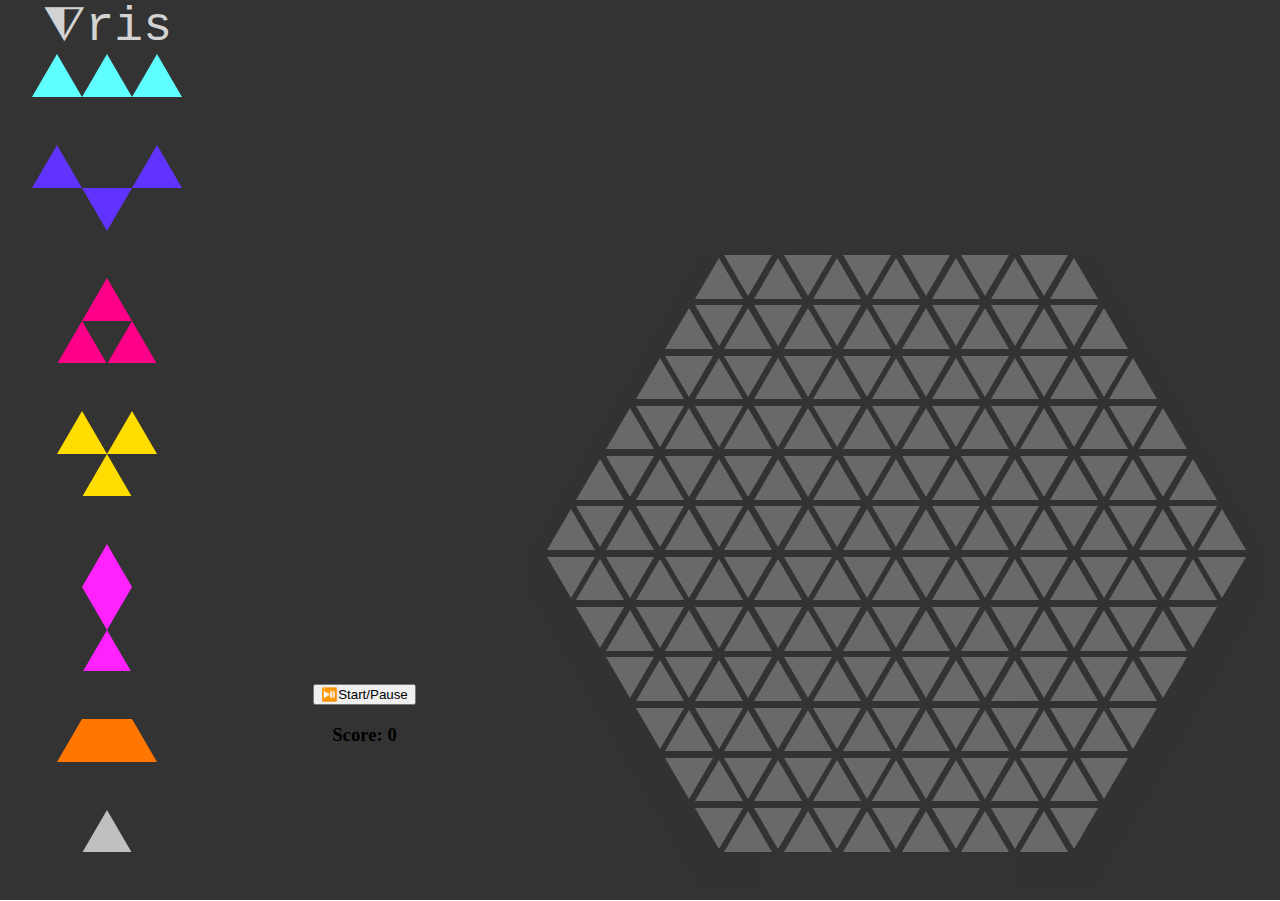
==== index.html @ 53d0ab31 "placeholders for score and start/pause buttons" ====
<!DOCTYPE html>
<html lang="en">
<head>
    <meta charset="UTF-8">
    <meta http-equiv="X-UA-Compatible" content="IE=edge">
    <meta name="viewport" content="width=device-width, initial-scale=1.0">
    <link rel="stylesheet" href="styles.css">
    <title>Tris</title>
</head>
<body>
    <div id="container">
        <div class="column">
            <h1 id="title">⧨ris</h1>
            <svg id="teeth" width="150" height="43">
              <polygon points="0 43, 25 0, 50 43, 75 0, 100 43, 125 0, 150 43"/>
            </svg>
            <svg id="claw" width="150" height="86">
              <polygon points="0 43, 25 0, 50 43, 75 86, 100 43, 125 0, 150 43"/>
            </svg>
            <svg id="sierpinski" width="100" height="86">
              <polygon points="0 86, 50 0, 100 86, 50 86, 75 43, 25 43, 50 86"/>
            </svg>
          <svg id="radioactive" width="100" height="86">
              <polygon points="0 43, 25 0, 75 86, 25 86, 75 0, 100 43"/>
            </svg>
          <svg id="fish" width="50" height="129">
              <polygon points="0 129, 50 129, 0 43, 25 0, 50 43"/>
            </svg>
           <svg id="hump" width="100" height="43">
              <polygon points="0 43, 25 0, 75 0, 100 43"/>
            </svg>
            <svg id="single" width="50" height="43">
              <polygon points="0 43, 25 0, 50 43"/>
            </svg>
          </div>
          <div class="column">
            <svg class="spacer" height="500"> </svg>
            <button id="start">⏯️Start/Pause</button>
            <h3 id="score">Score: 0</h3>
          </div>
          <div class="column">
        <div id="grid">
        </div>
        <div class="hex">
            <div class="hex-background">
        </div>
    </div>
    </div>
    <script src="tris.js"></script>
</body>
</html>
---- styles.css ----
body { 
    margin: 0;
    --MyPurple: #6033FF;
    --MyCyan: #60FFFF;
    --MyYellow: #FFDD00;
    --MyOrange: #FF7700;
    --MyRed: #FF0088;
    --MyPink: #FF22FF;
    --hexagonPoints: polygon(0% 50%, 25% 0%, 75% 0%, 100% 50%, 75% 100%, 25% 100%);
}

#title {
    color: lightgray;
    font-family: 'Courier New', Courier, monospace;
    font-size: 3rem;
    margin: auto;
    font-weight: 300;
}

#container {
    width: 100vw;
    height: 100vh;
    background-color: #333;
    display: flex;
    flex-direction: row;
    justify-content: space-evenly;
}

.column {
    display: flex;
    flex-direction: column;
    align-items: center;
    justify-content: center;
}

.column svg { margin-bottom: 3rem; }

#teeth polygon { fill: var(--MyCyan); }
#claw polygon { fill: var(--MyPurple); }
#sierpinski polygon { fill: var(--MyRed); }
#radioactive polygon { fill: var(--MyYellow); }
#fish polygon { fill: var(--MyPink); }
#hump polygon { fill: var(--MyOrange); }
#single polygon { fill: silver; }

/* MAIN GRID */

.triangle {
    height: 0;
    width: 0;
    border-left: 1.5rem solid transparent;
    border-right: 1.5rem solid transparent;
    margin-right: -1.15rem;
}

#grid {
    margin: auto;
    display: flex;
    flex-direction: column;
    z-index: 40;
    padding-right: 1.25rem;
    padding-top: 13.5rem;
}

.gridRow {
    display: flex;
    flex-direction: row;
    margin: 0 auto;
    margin-bottom: 0.5rem;
}

/* grid adjustments */
.up { margin-top: 0.08rem; }
.down{ margin-top: -0.08rem; }

@media (min-width:1200px) {
    body { font-size: 16px; }
    .hex {--hexSize: 760px; }
}

/* GRID FRAME */

.hex {
    display: flex;
    top: 27vh;
    align-self: center;
    position: absolute;
    width: var(--hexSize);
    height: calc(var(--hexSize) * 0.86602540378);
    box-sizing: border-box;
    -webkit-clip-path: var(--hexagonPoints);
    -moz-clip-path: var(--hexagonPoints);
    clip-path: var(--hexagonPoints);
    animation: color-change 5s linear infinite;
    opacity: 0.8;
    z-index: 20;
  }
  
  .hex-background {
    position: absolute;
    background-color: #333;
    top: 0.6rem; /* border thickness */
    left: 0.6rem;
    width: calc(var(--hexSize) - 1.2rem);
    height: calc(var(--hexSize) * 0.86602540378 - 1.2rem);
    -webkit-clip-path: var(--hexagonPoints);
    -moz-clip-path: var(--hexagonPoints);
    clip-path: var(--hexagonPoints);
    z-index: 30;
  }

  @media (orientation: landscape) {}

  @media (orientation: portrait) {}
  
  @keyframes color-change {
    0% { background: var(--MyPurple); }
    11% { background: var(--MyCyan); }
    22% { background: slategray; }
    33% { background: var(--MyYellow); }
    44% { background: var(--MyOrange); }
    55% { background: slategray; }
    66% { background: var(--MyRed); }
    77% { background: var(--MyPink); }
    88% { background: #333; }
    100% { background: var(--MyPurple); }
  }
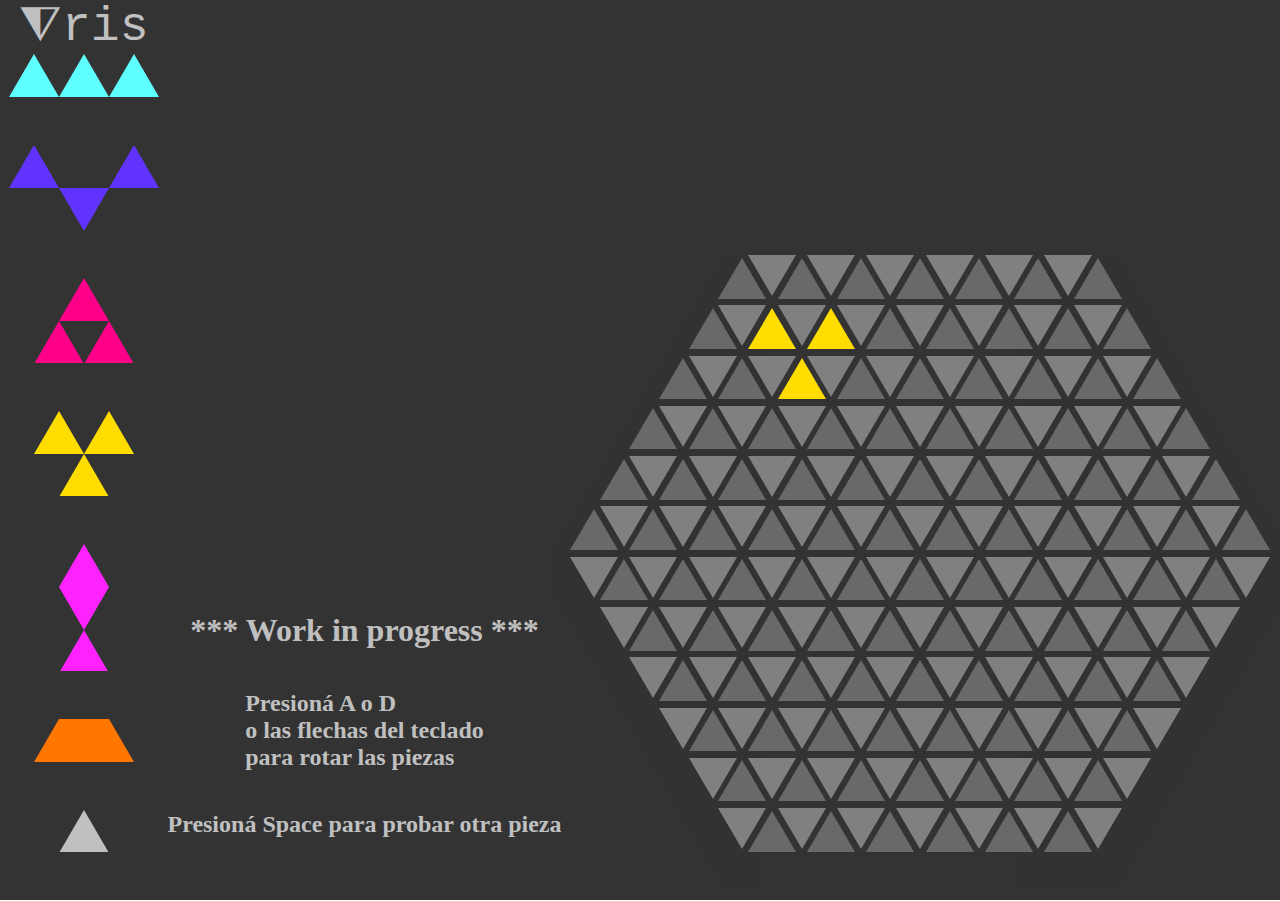
==== commit 31e80170: "Last commit before preliminary submission" ====
--- a/index.html
+++ b/index.html
@@ -35,8 +35,11 @@
           </div>
           <div class="column">
             <svg class="spacer" height="500"> </svg>
-            <button id="start">⏯️Start/Pause</button>
-            <h3 id="score">Score: 0</h3>
+            <h1>*** Work in progress ***</h1>
+            <h2>Presioná A o D <br/>o las flechas del teclado<br/>para rotar las piezas</h2>
+            <h2>Presioná Space para probar otra pieza</h2>
+           <!--  <button id="start">⏯️Start/Pause</button>
+            <h3 id="score">Score: 0</h3> -->
           </div>
           <div class="column">
         <div id="grid">
--- a/styles.css
+++ b/styles.css
@@ -1,6 +1,7 @@
 body { 
     margin: 0;
-    --MyPurple: #6033FF;
+    color: silver;
+    --MyViolet: #6033FF;
     --MyCyan: #60FFFF;
     --MyYellow: #FFDD00;
     --MyOrange: #FF7700;
@@ -10,7 +11,6 @@
 }
 
 #title {
-    color: lightgray;
     font-family: 'Courier New', Courier, monospace;
     font-size: 3rem;
     margin: auto;
@@ -35,13 +35,34 @@
 
 .column svg { margin-bottom: 3rem; }
 
+/* Sample block SVGs */
 #teeth polygon { fill: var(--MyCyan); }
-#claw polygon { fill: var(--MyPurple); }
+#claw polygon { fill: var(--MyViolet); }
 #sierpinski polygon { fill: var(--MyRed); }
 #radioactive polygon { fill: var(--MyYellow); }
 #fish polygon { fill: var(--MyPink); }
 #hump polygon { fill: var(--MyOrange); }
 #single polygon { fill: silver; }
+
+/* Actual grid shapes' colors*/
+.up {border-bottom-color: dimgray}
+.down {border-top-color: gray}
+
+.up.triangle.cyan { border-bottom-color: var(--MyCyan); }
+.up.triangle.violet { border-bottom-color: var(--MyViolet); }
+.up.triangle.red { border-bottom-color: var(--MyRed); }
+.up.triangle.yellow { border-bottom-color: var(--MyYellow); }
+.up.triangle.pink { border-bottom-color: var(--MyPink); }
+.up.triangle.orange { border-bottom-color: var(--MyOrange); }
+.up.triangle.silver { border-bottom-color: silver; }
+
+.down.triangle.cyan { border-top-color: var(--MyCyan); }
+.down.triangle.violet { border-top-color: var(--MyViolet); }
+.down.triangle.red { border-top-color: var(--MyRed); }
+.down.triangle.yellow { border-top-color: var(--MyYellow); }
+.down.triangle.pink { border-top-color: var(--MyPink); }
+.down.triangle.orange { border-top-color: var(--MyOrange); }
+.down.triangle.silver { border-top-color: silver; }
 
 /* MAIN GRID */
 
@@ -114,7 +135,7 @@
   @media (orientation: portrait) {}
   
   @keyframes color-change {
-    0% { background: var(--MyPurple); }
+    0% { background: var(--MyViolet); }
     11% { background: var(--MyCyan); }
     22% { background: slategray; }
     33% { background: var(--MyYellow); }
@@ -123,5 +144,5 @@
     66% { background: var(--MyRed); }
     77% { background: var(--MyPink); }
     88% { background: #333; }
-    100% { background: var(--MyPurple); }
+    100% { background: var(--MyViolet); }
   }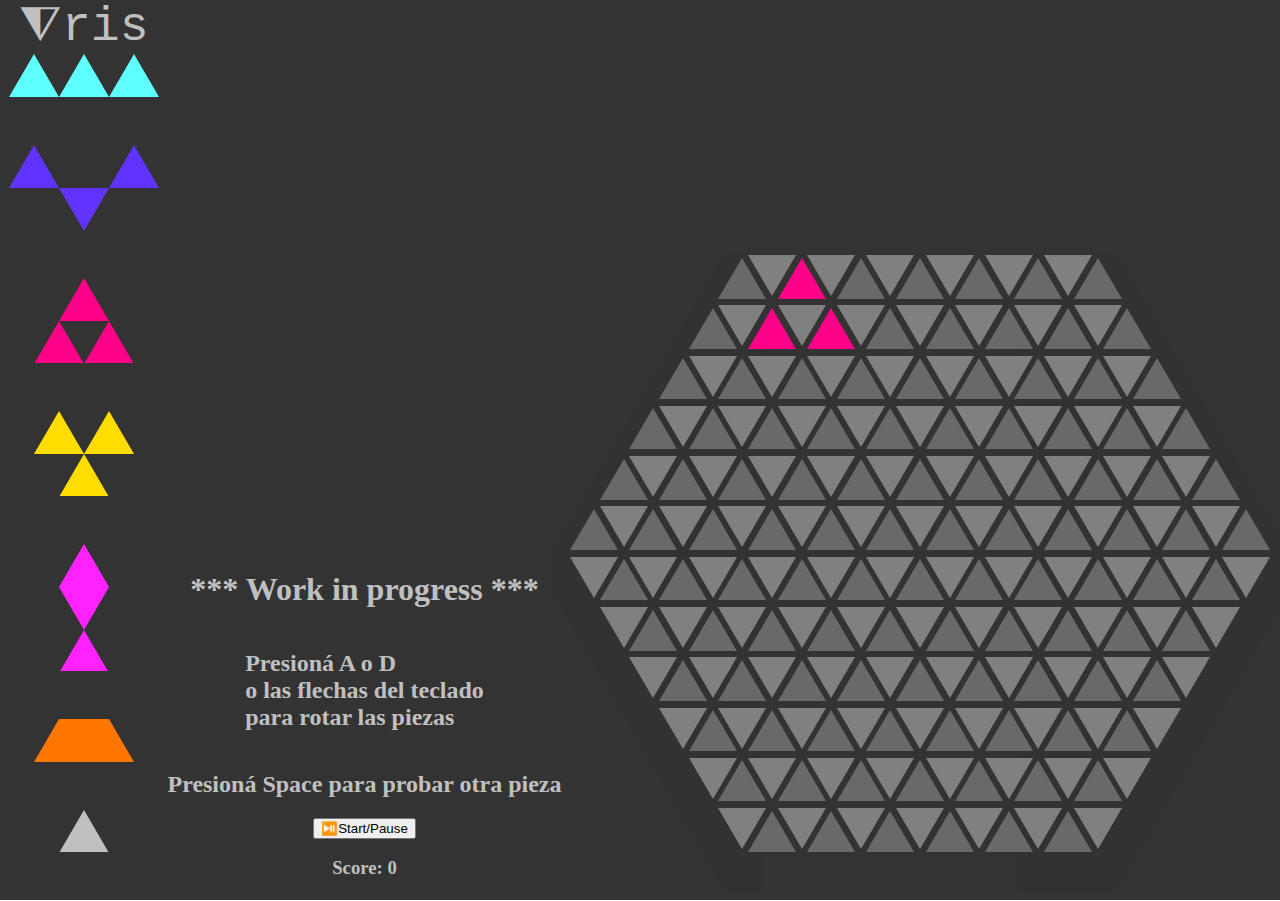
==== commit 990df31f: "shape dictionary refactor, fall physics init" ====
--- a/index.html
+++ b/index.html
@@ -38,8 +38,8 @@
             <h1>*** Work in progress ***</h1>
             <h2>Presioná A o D <br/>o las flechas del teclado<br/>para rotar las piezas</h2>
             <h2>Presioná Space para probar otra pieza</h2>
-           <!--  <button id="start">⏯️Start/Pause</button>
-            <h3 id="score">Score: 0</h3> -->
+            <button id="start" onclick="() => startGame()">⏯️Start/Pause</button>
+            <h3 id="score">Score: 0</h3>
           </div>
           <div class="column">
         <div id="grid">
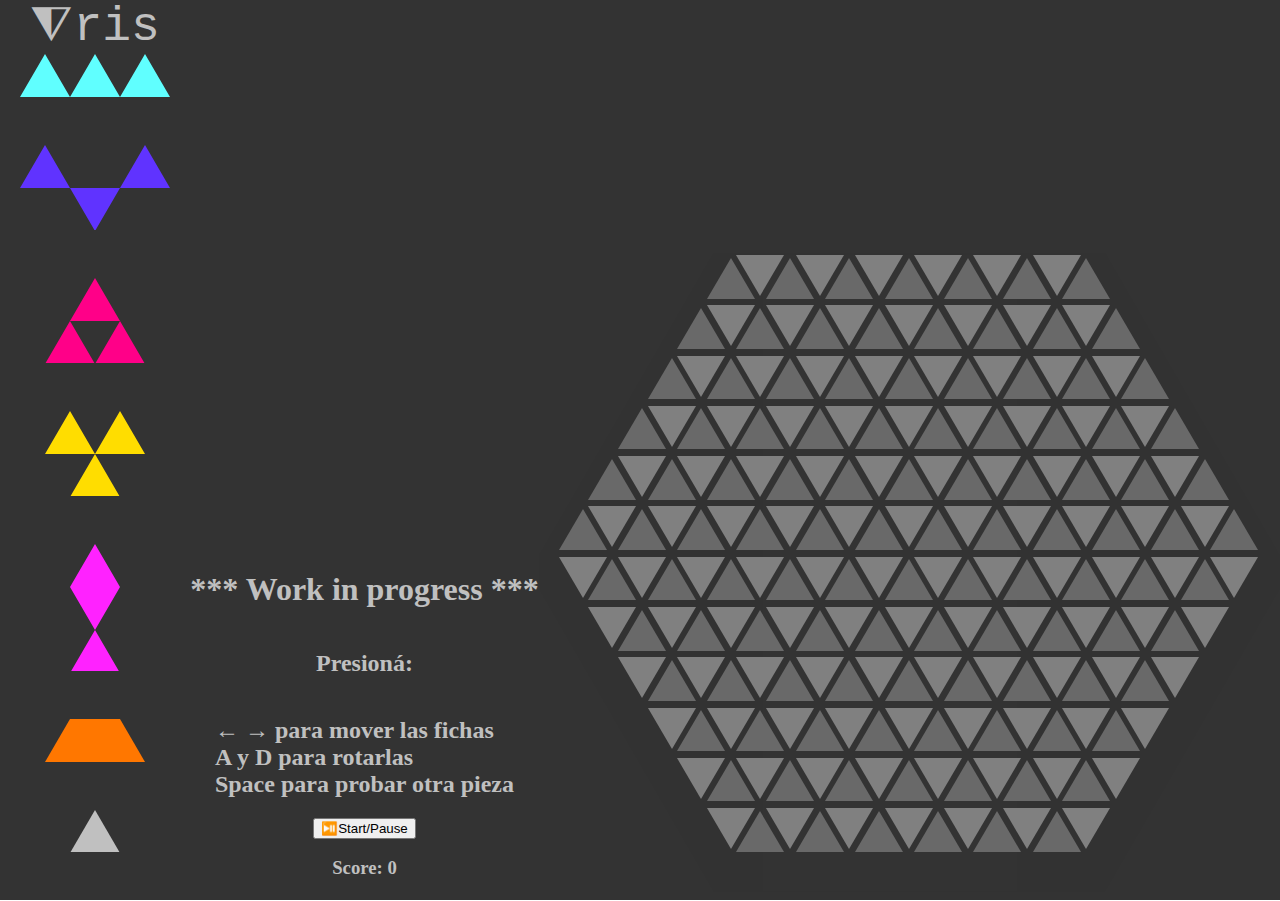
==== commit a9da3b2a: "instructions update" ====
--- a/index.html
+++ b/index.html
@@ -36,8 +36,8 @@
           <div class="column">
             <svg class="spacer" height="500"> </svg>
             <h1>*** Work in progress ***</h1>
-            <h2>Presioná A o D <br/>o las flechas del teclado<br/>para rotar las piezas</h2>
-            <h2>Presioná Space para probar otra pieza</h2>
+            <h2>Presioná:</h2>
+            <h2>← → para mover las fichas<br/>A y D para rotarlas<br/>Space para probar otra pieza</h2>
             <button id="start" onclick="() => startGame()">⏯️Start/Pause</button>
             <h3 id="score">Score: 0</h3>
           </div>
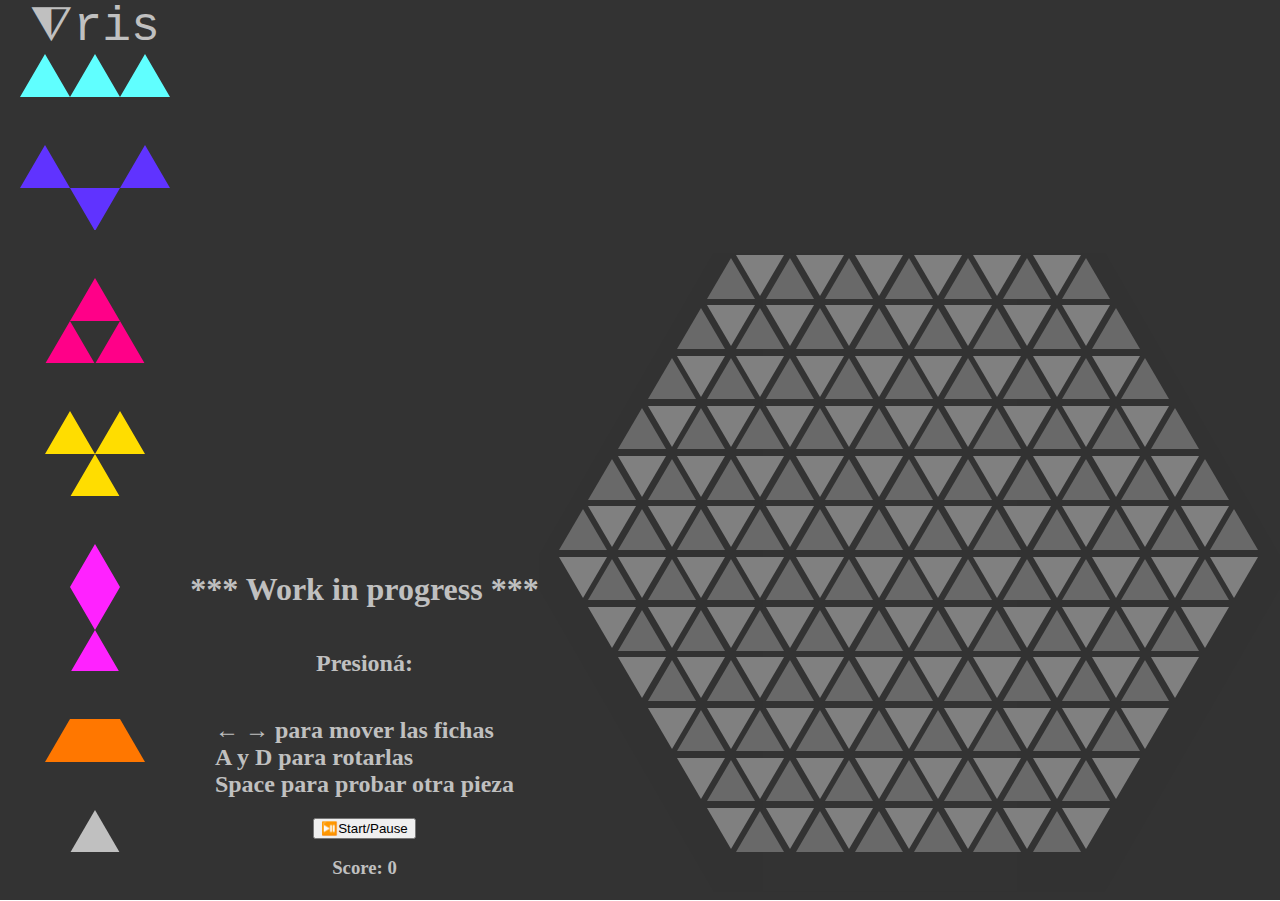
==== commit 54899194: "modularized code" ====
--- a/index.html
+++ b/index.html
@@ -49,6 +49,9 @@
         </div>
     </div>
     </div>
+    <script src="fallConfig.js"></script>
+    <script src="shapes.js"></script>
     <script src="tris.js"></script>
+    <script src="events.js"></script>
 </body>
 </html>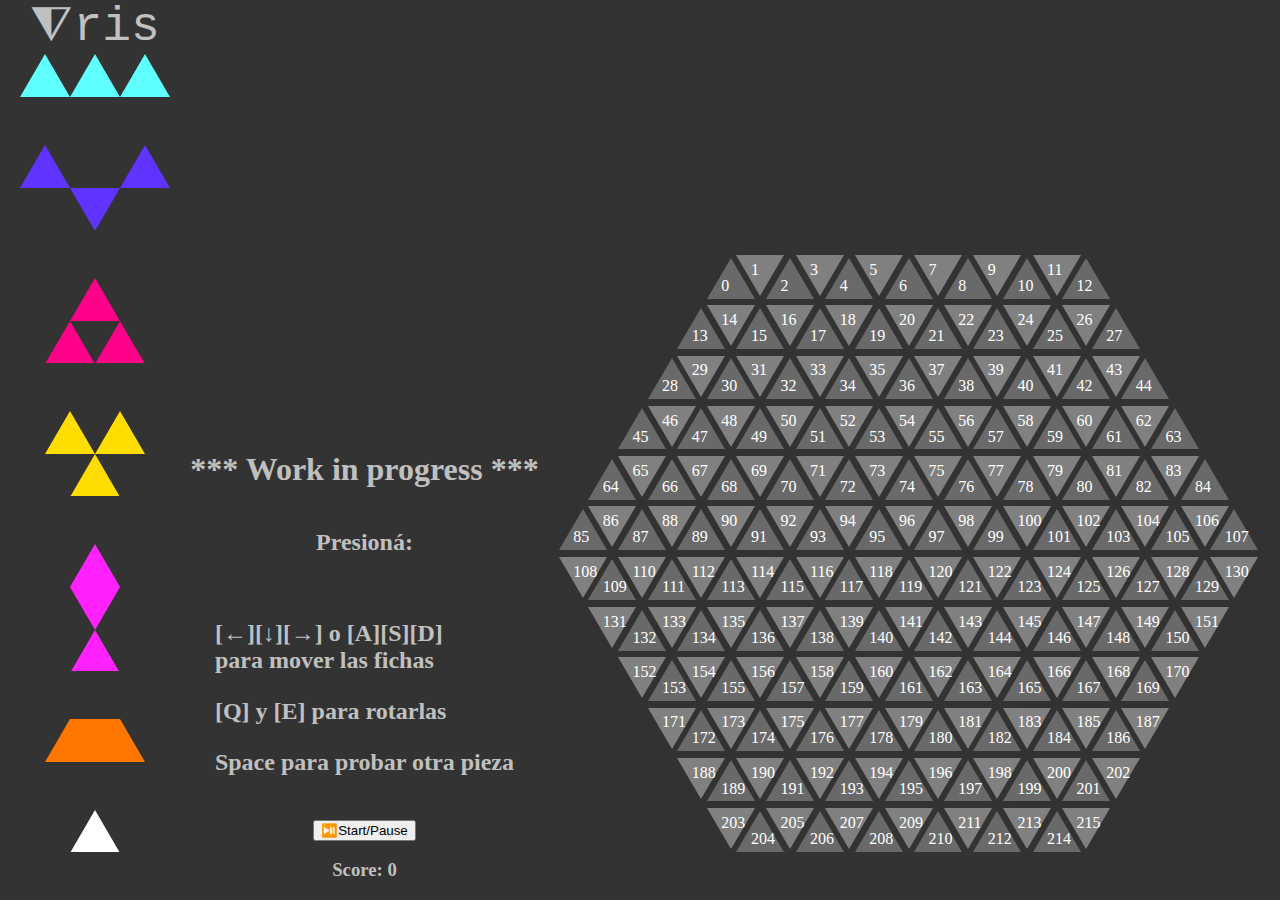
==== commit fa851e47: "Updated interface (key press) instructions on HTML body" ====
--- a/index.html
+++ b/index.html
@@ -37,7 +37,11 @@
             <svg class="spacer" height="500"> </svg>
             <h1>*** Work in progress ***</h1>
             <h2>Presioná:</h2>
-            <h2>← → para mover las fichas<br/>A y D para rotarlas<br/>Space para probar otra pieza</h2>
+            <h2>
+              <p>[←][↓][→] o [A][S][D]<br/>para mover las fichas</p>
+              <p>[Q] y [E] para rotarlas</p>
+              <p>Space para probar otra pieza</p>
+            </h2>
             <button id="start" onclick="() => startGame()">⏯️Start/Pause</button>
             <h3 id="score">Score: 0</h3>
           </div>
@@ -51,7 +55,7 @@
     </div>
     <script src="fallConfig.js"></script>
     <script src="shapes.js"></script>
-    <script src="tris.js"></script>
+    <script src="grid.js"></script>
     <script src="events.js"></script>
 </body>
 </html>--- a/styles.css
+++ b/styles.css
@@ -42,7 +42,7 @@
 #radioactive polygon { fill: var(--MyYellow); }
 #fish polygon { fill: var(--MyPink); }
 #hump polygon { fill: var(--MyOrange); }
-#single polygon { fill: silver; }
+#single polygon { fill: white; }
 
 /* Actual grid shapes' colors*/
 .up {border-bottom-color: dimgray}
@@ -54,7 +54,7 @@
 .up.triangle.yellow { border-bottom-color: var(--MyYellow); }
 .up.triangle.pink { border-bottom-color: var(--MyPink); }
 .up.triangle.orange { border-bottom-color: var(--MyOrange); }
-.up.triangle.silver { border-bottom-color: silver; }
+.up.triangle.white { border-bottom-color: white; }
 
 .down.triangle.cyan { border-top-color: var(--MyCyan); }
 .down.triangle.violet { border-top-color: var(--MyViolet); }
@@ -62,7 +62,7 @@
 .down.triangle.yellow { border-top-color: var(--MyYellow); }
 .down.triangle.pink { border-top-color: var(--MyPink); }
 .down.triangle.orange { border-top-color: var(--MyOrange); }
-.down.triangle.silver { border-top-color: silver; }
+.down.triangle.white { border-top-color: white; }
 
 /* MAIN GRID */
 
@@ -72,6 +72,7 @@
     border-left: 1.5rem solid transparent;
     border-right: 1.5rem solid transparent;
     margin-right: -1.15rem;
+    color: white;
 }
 
 #grid {
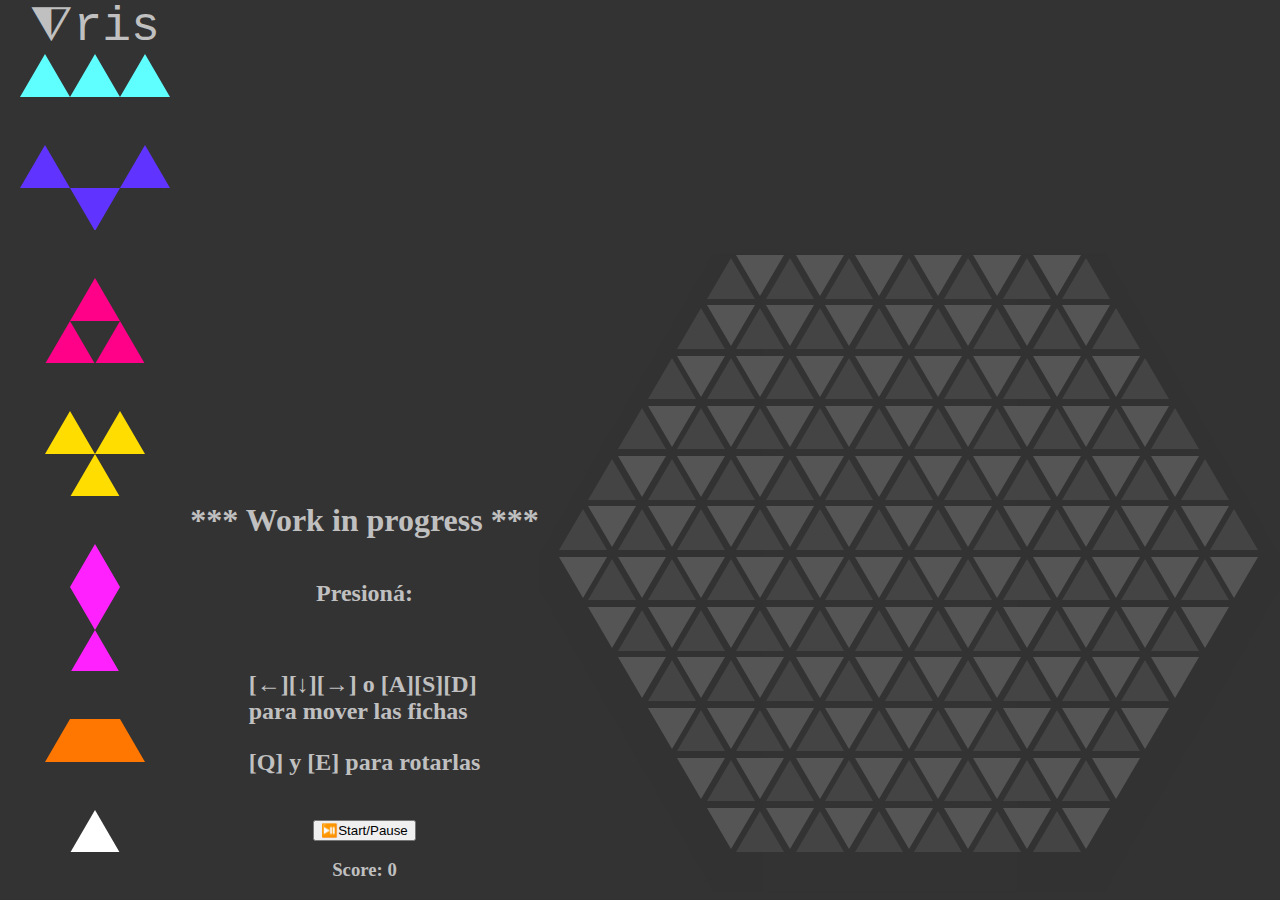
==== commit 24e4c331: "Removed outdated text: 'Random piece spawn' testing feature no longer needed" ====
--- a/index.html
+++ b/index.html
@@ -40,7 +40,6 @@
             <h2>
               <p>[←][↓][→] o [A][S][D]<br/>para mover las fichas</p>
               <p>[Q] y [E] para rotarlas</p>
-              <p>Space para probar otra pieza</p>
             </h2>
             <button id="start" onclick="() => startGame()">⏯️Start/Pause</button>
             <h3 id="score">Score: 0</h3>
--- a/styles.css
+++ b/styles.css
@@ -45,8 +45,8 @@
 #single polygon { fill: white; }
 
 /* Actual grid shapes' colors*/
-.up {border-bottom-color: dimgray}
-.down {border-top-color: gray}
+.up {border-bottom-color: #444}
+.down {border-top-color: #555}
 
 .up.triangle.cyan { border-bottom-color: var(--MyCyan); }
 .up.triangle.violet { border-bottom-color: var(--MyViolet); }
